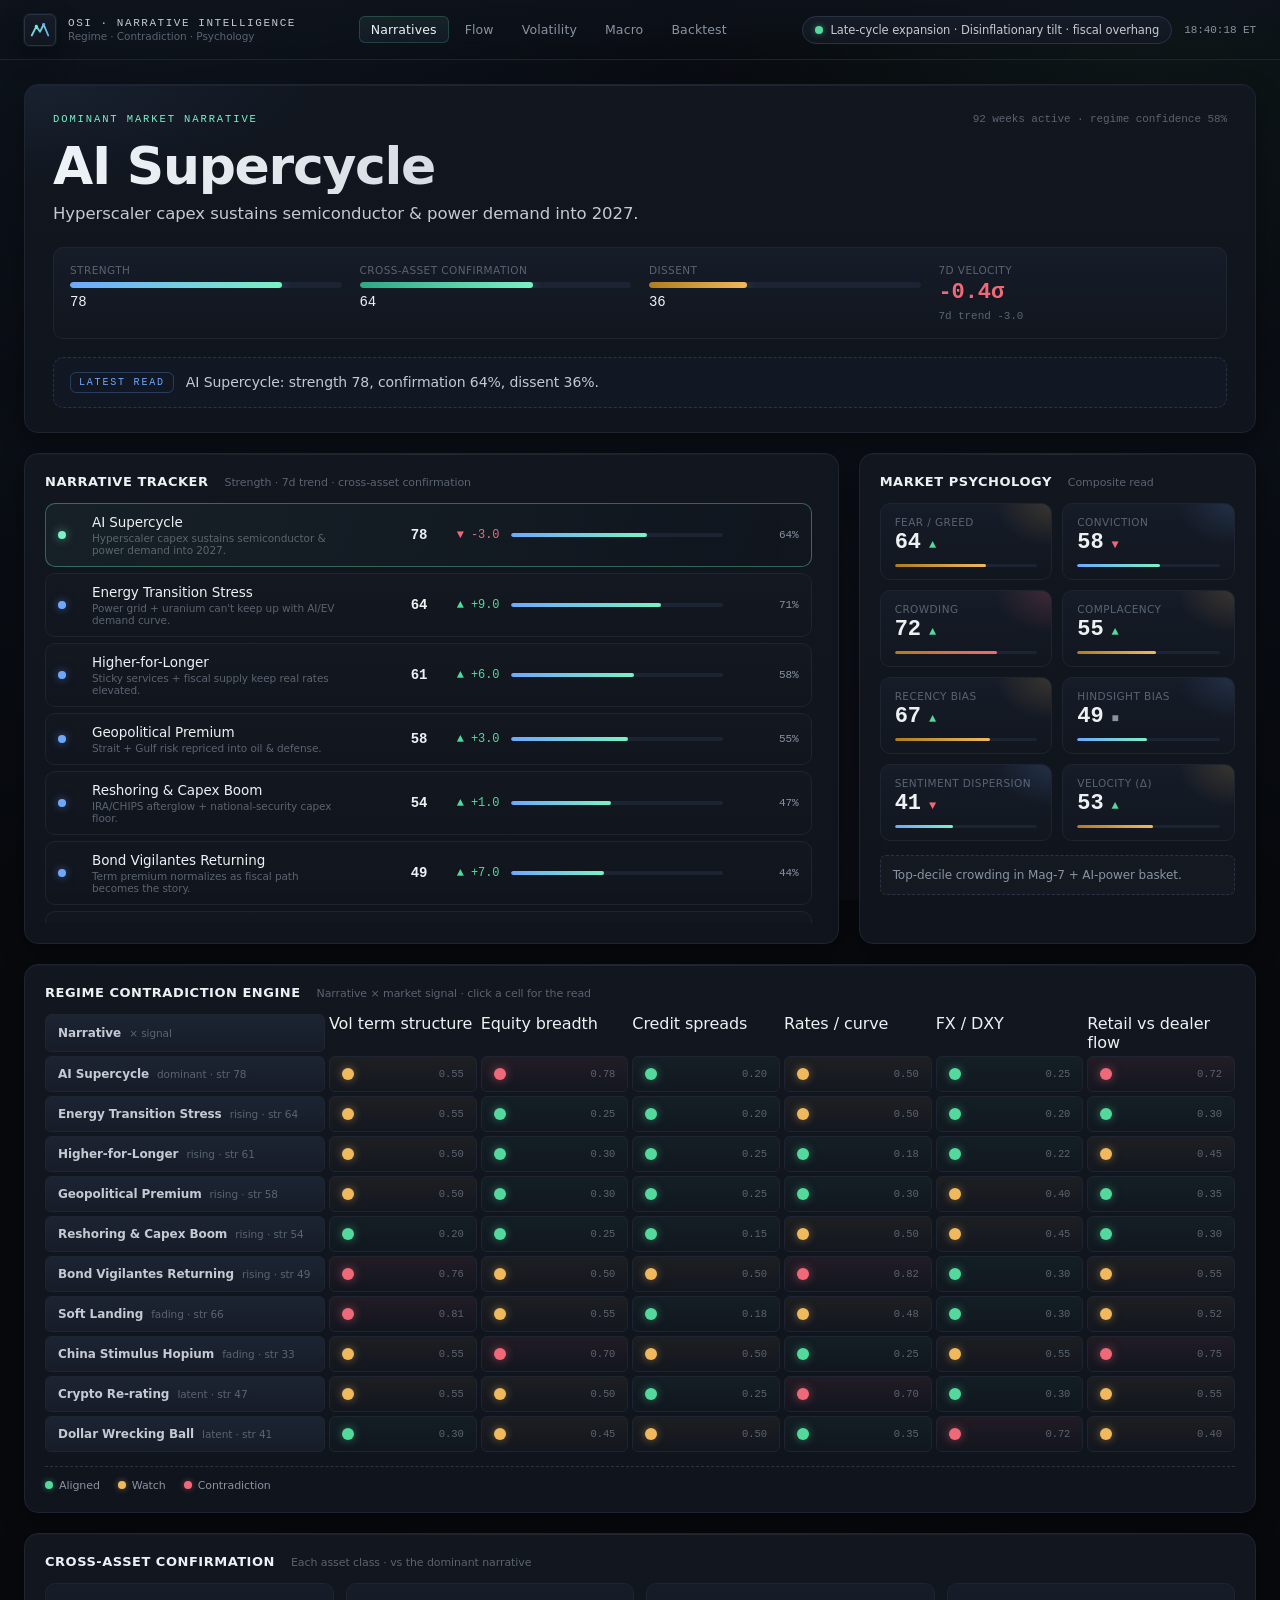
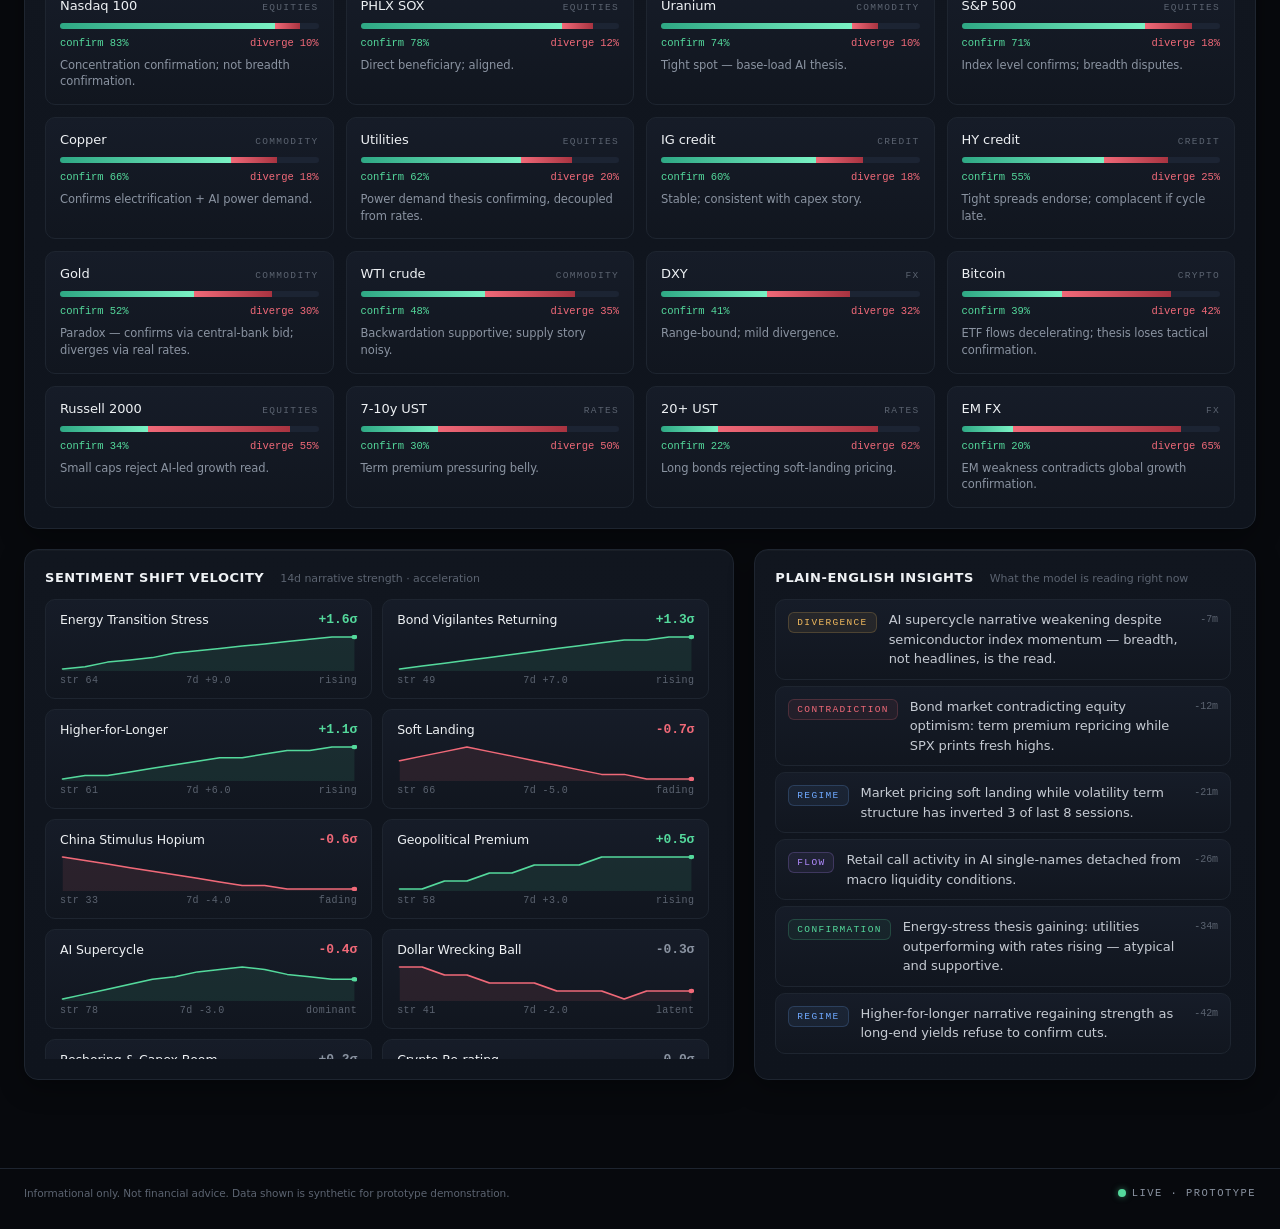
==== narrative/index.html @ 1feaac1d "Add Narrative Intelligence prototype Build the differentiated layer for the Options Signal Trader pl" ====
<!doctype html>
<html lang="en" data-theme="dark">
  <head>
    <meta charset="UTF-8" />
    <meta name="viewport" content="width=device-width, initial-scale=1.0" />
    <title>Narrative Intelligence · OSI Terminal</title>
    <meta name="description" content="A market intelligence operating system for retail traders — dominant narratives, regime contradictions, cross-asset confirmation, sentiment velocity, and psychology overlays." />
    <link rel="stylesheet" href="styles.css" />
  </head>
  <body>
    <div class="bg-grain" aria-hidden="true"></div>
    <div class="bg-glow" aria-hidden="true"></div>

    <header class="topbar">
      <div class="brand">
        <div class="brand-mark" aria-hidden="true">
          <svg viewBox="0 0 24 24" width="22" height="22">
            <defs>
              <linearGradient id="bm" x1="0" x2="1" y1="0" y2="1">
                <stop offset="0" stop-color="#7af2c4"/>
                <stop offset="1" stop-color="#6ea8fe"/>
              </linearGradient>
            </defs>
            <path d="M3 18 L8 8 L12 14 L16 6 L21 18" stroke="url(#bm)" stroke-width="2" fill="none" stroke-linecap="round" stroke-linejoin="round"/>
            <circle cx="8" cy="8" r="1.6" fill="#7af2c4"/>
            <circle cx="16" cy="6" r="1.6" fill="#6ea8fe"/>
          </svg>
        </div>
        <div class="brand-text">
          <span class="brand-line">OSI · NARRATIVE INTELLIGENCE</span>
          <span class="brand-sub">Regime · Contradiction · Psychology</span>
        </div>
      </div>

      <nav class="topnav" aria-label="primary">
        <a class="active" href="#">Narratives</a>
        <a href="#" title="Coming soon">Flow</a>
        <a href="#" title="Coming soon">Volatility</a>
        <a href="#" title="Coming soon">Macro</a>
        <a href="#" title="Coming soon">Backtest</a>
      </nav>

      <div class="topright">
        <span class="regime-pill" id="regime-pill" title="Composite regime read">
          <i class="dot live"></i>
          <span id="regime-text">Loading…</span>
        </span>
        <span class="time-clock" id="time-clock">--:--:-- ET</span>
      </div>
    </header>

    <main class="grid">
      <!-- HERO: dominant narrative -->
      <section class="card hero" id="hero">
        <div class="card-edge" aria-hidden="true"></div>
        <div class="hero-head">
          <span class="eyebrow">Dominant Market Narrative</span>
          <span class="hero-meta" id="hero-meta">— weeks active · confidence —</span>
        </div>
        <h1 class="hero-title" id="hero-title">—</h1>
        <p class="hero-summary" id="hero-summary">—</p>

        <div class="hero-meters">
          <div class="meter">
            <span class="meter-label">Strength</span>
            <div class="meter-bar"><span class="meter-fill" id="hero-strength"></span></div>
            <span class="meter-value" id="hero-strength-val">—</span>
          </div>
          <div class="meter">
            <span class="meter-label">Cross-asset confirmation</span>
            <div class="meter-bar"><span class="meter-fill positive" id="hero-confirm"></span></div>
            <span class="meter-value" id="hero-confirm-val">—</span>
          </div>
          <div class="meter">
            <span class="meter-label">Dissent</span>
            <div class="meter-bar"><span class="meter-fill warn" id="hero-dissent"></span></div>
            <span class="meter-value" id="hero-dissent-val">—</span>
          </div>
          <div class="meter velocity-meter">
            <span class="meter-label">7d velocity</span>
            <span class="velocity-val" id="hero-velocity">—</span>
            <span class="velocity-sub" id="hero-trend">—</span>
          </div>
        </div>

        <div class="hero-rotator">
          <span class="rotator-tag">LATEST READ</span>
          <p id="hero-rotator">Initializing model…</p>
        </div>
      </section>

      <!-- TRACKER + PSYCHOLOGY row -->
      <section class="card tracker" id="tracker">
        <header class="card-header">
          <h2>Narrative Tracker</h2>
          <span class="muted">Strength · 7d trend · cross-asset confirmation</span>
        </header>
        <div class="tracker-list" id="tracker-list" role="list"></div>
      </section>

      <section class="card psychology" id="psychology">
        <header class="card-header">
          <h2>Market Psychology</h2>
          <span class="muted">Composite read</span>
        </header>
        <div class="psy-grid" id="psy-grid"></div>
        <p class="psy-caption" id="psy-caption">—</p>
      </section>

      <!-- CONTRADICTION MATRIX -->
      <section class="card contradiction" id="contradiction">
        <header class="card-header">
          <h2>Regime Contradiction Engine</h2>
          <span class="muted">Narrative × market signal · click a cell for the read</span>
        </header>
        <div class="matrix-wrap">
          <div class="matrix" id="matrix" role="grid" aria-label="contradiction matrix"></div>
        </div>
        <div class="legend">
          <span class="legend-item"><i class="dot ok"></i>Aligned</span>
          <span class="legend-item"><i class="dot watch"></i>Watch</span>
          <span class="legend-item"><i class="dot stress"></i>Contradiction</span>
        </div>
        <div class="contradiction-detail" id="contradiction-detail" hidden>
          <span class="cd-eyebrow" id="cd-eyebrow">—</span>
          <p class="cd-body" id="cd-body">—</p>
        </div>
      </section>

      <!-- CROSS-ASSET CONFIRMATION -->
      <section class="card crossasset" id="crossasset">
        <header class="card-header">
          <h2>Cross-Asset Confirmation</h2>
          <span class="muted">Each asset class · vs the dominant narrative</span>
        </header>
        <div class="ca-grid" id="ca-grid"></div>
      </section>

      <!-- SENTIMENT VELOCITY -->
      <section class="card velocity" id="velocity">
        <header class="card-header">
          <h2>Sentiment Shift Velocity</h2>
          <span class="muted">14d narrative strength · acceleration</span>
        </header>
        <div class="vel-grid" id="vel-grid"></div>
      </section>

      <!-- INSIGHT FEED -->
      <section class="card insights" id="insights">
        <header class="card-header">
          <h2>Plain-English Insights</h2>
          <span class="muted">What the model is reading right now</span>
        </header>
        <ul class="insight-list" id="insight-list"></ul>
      </section>
    </main>

    <footer class="footnote">
      <span>Informational only. Not financial advice. Data shown is synthetic for prototype demonstration.</span>
      <span class="status" id="status"><i class="dot live"></i>live · prototype</span>
    </footer>

    <!-- Tooltip element for matrix hover -->
    <div class="tooltip" id="tooltip" role="tooltip" hidden></div>

    <script src="data.js"></script>
    <script src="app.js"></script>
  </body>
</html>
---- narrative/styles.css ----
/* ============================================================
 * Narrative Intelligence — Visual System
 * ============================================================
 * Visual goal: feel like a piece of professional kit. Dark base,
 * monospaced numerals, soft glows for state, generous breathing
 * room. Information density should read as confidence, never
 * clutter. Dialogue is in plain English; the chrome is quiet.
 * ========================================================== */

:root {
  /* Surfaces */
  --bg-0: #07090d;
  --bg-1: #0a0e15;
  --bg-2: #0f141d;
  --surf-1: #11161f;
  --surf-2: #161c28;
  --surf-3: #1c2433;
  --line-1: #1e2530;
  --line-2: #2a3344;
  --line-3: #3a4458;

  /* Type */
  --fg-1: #eef1f4;
  --fg-2: #c5cad2;
  --fg-3: #8a93a1;
  --fg-4: #5b6370;
  --fg-5: #3e4654;

  /* Brand / state */
  --teal: #7af2c4;
  --teal-d: #2ea884;
  --blue: #6ea8fe;
  --blue-d: #2f5ab0;
  --amber: #f0b95d;
  --amber-d: #b07c1f;
  --coral: #f06978;
  --coral-d: #a83340;
  --violet: #b18bff;

  --ok: #54d99c;
  --watch: #f0b95d;
  --stress: #f06978;

  /* Type tokens */
  --font-sans: "Inter", -apple-system, BlinkMacSystemFont, "Segoe UI", Roboto, system-ui, sans-serif;
  --font-mono: "JetBrains Mono", "SF Mono", "IBM Plex Mono", ui-monospace, Menlo, Consolas, monospace;

  /* Motion */
  --ease: cubic-bezier(.2,.7,.2,1);
  --ease-out: cubic-bezier(0,.8,.2,1);

  /* Radii / shadow */
  --r-1: 6px;
  --r-2: 10px;
  --r-3: 14px;
  --shadow-1: 0 1px 0 rgba(255,255,255,.02) inset, 0 8px 24px rgba(0,0,0,.35);
  --shadow-2: 0 1px 0 rgba(255,255,255,.03) inset, 0 12px 32px rgba(0,0,0,.45);

  /* Layout */
  --max-w: 1480px;
  --gutter: 20px;
}

/* Reset */
* { box-sizing: border-box; }
html, body { margin: 0; padding: 0; }
body {
  font-family: var(--font-sans);
  color: var(--fg-1);
  background: var(--bg-0);
  font-feature-settings: "ss01","cv11";
  -webkit-font-smoothing: antialiased;
  text-rendering: optimizeLegibility;
  letter-spacing: -.005em;
  min-height: 100vh;
  overflow-x: hidden;
}

a { color: inherit; text-decoration: none; }
button { font: inherit; }

/* ----------- Background atmospherics ----------- */
.bg-grain, .bg-glow {
  position: fixed; inset: 0; pointer-events: none; z-index: 0;
}
.bg-glow {
  background:
    radial-gradient(1200px 800px at 12% -10%, rgba(110,168,254,.08), transparent 60%),
    radial-gradient(900px 700px at 90% 0%, rgba(122,242,196,.06), transparent 55%),
    radial-gradient(900px 900px at 50% 110%, rgba(177,139,255,.05), transparent 60%),
    linear-gradient(180deg, var(--bg-0), var(--bg-1) 50%, var(--bg-0));
}
.bg-grain {
  background-image: radial-gradient(rgba(255,255,255,.025) 1px, transparent 1px);
  background-size: 3px 3px;
  mix-blend-mode: overlay;
  opacity: .35;
}

/* ----------- Layout ----------- */
.topbar, .grid, .footnote { position: relative; z-index: 1; }

.topbar {
  display: flex; align-items: center; gap: 20px;
  height: 60px; padding: 0 24px;
  max-width: var(--max-w);
  margin: 0 auto;
  border-bottom: 1px solid var(--line-1);
  background: linear-gradient(180deg, rgba(15,20,29,.72), rgba(15,20,29,0));
  backdrop-filter: blur(8px);
  -webkit-backdrop-filter: blur(8px);
}

.brand { display: flex; align-items: center; gap: 12px; min-width: 250px; }
.brand-mark {
  width: 32px; height: 32px;
  display: grid; place-items: center;
  border-radius: var(--r-1);
  background: linear-gradient(180deg, var(--surf-2), var(--surf-1));
  border: 1px solid var(--line-2);
  box-shadow: 0 0 0 1px rgba(122,242,196,.06), 0 8px 24px rgba(0,0,0,.4);
}
.brand-text { display: flex; flex-direction: column; line-height: 1.1; }
.brand-line {
  font-family: var(--font-mono);
  font-size: 11px; letter-spacing: .14em; color: var(--fg-2);
}
.brand-sub {
  font-size: 10.5px; color: var(--fg-4); margin-top: 2px;
}

.topnav {
  display: flex; align-items: center; gap: 4px; flex: 1;
  justify-content: center;
}
.topnav a {
  font-size: 12.5px; padding: 6px 12px; border-radius: var(--r-1);
  color: var(--fg-3); transition: color .18s var(--ease), background .18s var(--ease);
  letter-spacing: .01em;
}
.topnav a:hover { color: var(--fg-1); background: rgba(255,255,255,.04); }
.topnav a.active {
  color: var(--fg-1);
  background: linear-gradient(180deg, rgba(122,242,196,.08), rgba(110,168,254,.06));
  box-shadow: inset 0 0 0 1px rgba(122,242,196,.18);
}

.topright { display: flex; align-items: center; gap: 12px; min-width: 250px; justify-content: flex-end; }
.regime-pill {
  display: inline-flex; align-items: center; gap: 8px;
  padding: 6px 12px; border-radius: 999px;
  background: linear-gradient(180deg, var(--surf-2), var(--surf-1));
  border: 1px solid var(--line-2);
  font-size: 11.5px; color: var(--fg-2);
}
.time-clock {
  font-family: var(--font-mono);
  font-size: 11px; color: var(--fg-3);
  font-variant-numeric: tabular-nums;
}

.grid {
  max-width: var(--max-w);
  margin: 24px auto;
  padding: 0 24px 64px;
  display: grid;
  grid-template-columns: repeat(12, 1fr);
  gap: var(--gutter);
}

.card {
  position: relative;
  background: linear-gradient(180deg, var(--surf-1), var(--bg-2));
  border: 1px solid var(--line-1);
  border-radius: var(--r-3);
  padding: 20px;
  box-shadow: var(--shadow-1);
  overflow: hidden;
  transition: border-color .25s var(--ease), transform .25s var(--ease);
}
.card::before {
  /* hairline highlight */
  content: ""; position: absolute; left: 0; right: 0; top: 0; height: 1px;
  background: linear-gradient(90deg, transparent, rgba(255,255,255,.06), transparent);
  pointer-events: none;
}
.card-header {
  display: flex; align-items: baseline; gap: 16px;
  margin-bottom: 14px;
}
.card-header h2 {
  font-size: 13px; letter-spacing: .04em; text-transform: uppercase;
  margin: 0; color: var(--fg-1); font-weight: 600;
}
.card-header .muted { color: var(--fg-4); font-size: 11px; }

.card-edge {
  position: absolute; inset: 0; pointer-events: none;
  background: radial-gradient(600px 200px at 0% 0%, rgba(110,168,254,.08), transparent 50%);
}

/* ----- Hero card ----- */
.hero {
  grid-column: span 12;
  padding: 28px 28px 24px;
}
.hero .eyebrow {
  font-family: var(--font-mono);
  font-size: 10.5px; letter-spacing: .18em; text-transform: uppercase;
  color: var(--teal);
}
.hero-head {
  display: flex; align-items: center; justify-content: space-between;
  margin-bottom: 14px;
}
.hero-meta {
  font-family: var(--font-mono);
  font-size: 11px; color: var(--fg-4);
}
.hero-title {
  font-size: clamp(28px, 4.2vw, 52px);
  line-height: 1.05;
  letter-spacing: -.025em;
  margin: 0 0 8px;
  background: linear-gradient(120deg, #f1f5f9 0%, #c5cad2 60%, #8a93a1 100%);
  -webkit-background-clip: text;
  background-clip: text;
  color: transparent;
}
.hero-summary {
  color: var(--fg-2);
  font-size: 16.5px;
  margin: 0 0 22px;
  max-width: 70ch;
  line-height: 1.4;
}

.hero-meters {
  display: grid;
  grid-template-columns: repeat(4, 1fr);
  gap: 18px;
  padding: 16px;
  background: linear-gradient(180deg, var(--surf-2), var(--surf-1));
  border: 1px solid var(--line-1);
  border-radius: var(--r-2);
}
.meter { display: flex; flex-direction: column; gap: 6px; }
.meter-label {
  font-size: 10.5px; color: var(--fg-4);
  letter-spacing: .04em; text-transform: uppercase;
}
.meter-bar {
  position: relative; height: 6px; background: var(--surf-3);
  border-radius: 999px; overflow: hidden;
}
.meter-fill {
  position: absolute; inset: 0;
  width: 0%;
  background: linear-gradient(90deg, var(--blue), var(--teal));
  border-radius: 999px;
  box-shadow: 0 0 12px rgba(110,168,254,.4);
  transition: width 1.2s var(--ease-out);
}
.meter-fill.positive { background: linear-gradient(90deg, var(--teal-d), var(--teal)); box-shadow: 0 0 12px rgba(122,242,196,.35); }
.meter-fill.warn { background: linear-gradient(90deg, var(--amber-d), var(--amber)); box-shadow: 0 0 12px rgba(240,185,93,.3); }
.meter-fill.stress { background: linear-gradient(90deg, var(--coral-d), var(--coral)); box-shadow: 0 0 12px rgba(240,105,120,.3); }
.meter-value {
  font-family: var(--font-mono);
  font-size: 14px; color: var(--fg-1);
  font-variant-numeric: tabular-nums;
}
.velocity-meter { justify-content: center; }
.velocity-val {
  font-family: var(--font-mono);
  font-size: 22px; font-weight: 600; line-height: 1;
}
.velocity-val.up   { color: var(--ok); }
.velocity-val.down { color: var(--coral); }
.velocity-val.flat { color: var(--fg-3); }
.velocity-sub {
  font-family: var(--font-mono);
  font-size: 11px; color: var(--fg-4);
  font-variant-numeric: tabular-nums;
}

.hero-rotator {
  margin-top: 18px;
  display: flex; align-items: center; gap: 12px;
  padding: 14px 16px;
  border: 1px dashed var(--line-2);
  border-radius: var(--r-2);
  background: rgba(110,168,254,.03);
}
.rotator-tag {
  font-family: var(--font-mono);
  font-size: 10px; letter-spacing: .18em;
  color: var(--blue);
  padding: 4px 8px;
  border: 1px solid rgba(110,168,254,.25);
  border-radius: var(--r-1);
  white-space: nowrap;
}
#hero-rotator { margin: 0; color: var(--fg-2); font-size: 14px; line-height: 1.45; }

/* ----- Tracker ----- */
.tracker { grid-column: span 8; }
.psychology { grid-column: span 4; }

.tracker-list {
  display: flex; flex-direction: column; gap: 6px;
  max-height: 420px; overflow-y: auto;
  padding-right: 6px;
}
.tracker-list::-webkit-scrollbar { width: 6px; }
.tracker-list::-webkit-scrollbar-track { background: transparent; }
.tracker-list::-webkit-scrollbar-thumb { background: var(--line-2); border-radius: 999px; }

.narr-row {
  display: grid;
  grid-template-columns: 22px 1.2fr 70px 60px 1fr 64px;
  align-items: center; gap: 12px;
  padding: 10px 12px;
  border: 1px solid var(--line-1);
  border-radius: var(--r-2);
  background: linear-gradient(180deg, rgba(255,255,255,.01), transparent);
  transition: border-color .2s var(--ease), background .2s var(--ease), transform .2s var(--ease);
  cursor: pointer;
}
.narr-row:hover {
  border-color: var(--line-3);
  background: linear-gradient(180deg, rgba(255,255,255,.025), rgba(255,255,255,.01));
  transform: translateX(2px);
}
.narr-row.active {
  border-color: rgba(122,242,196,.35);
  background: linear-gradient(90deg, rgba(122,242,196,.05), transparent);
}
.narr-tier {
  width: 8px; height: 8px; border-radius: 50%;
  display: inline-block;
}
.narr-tier.dominant { background: var(--teal); box-shadow: 0 0 10px rgba(122,242,196,.6); }
.narr-tier.rising   { background: var(--blue); box-shadow: 0 0 8px rgba(110,168,254,.5); }
.narr-tier.fading   { background: var(--amber); box-shadow: 0 0 8px rgba(240,185,93,.4); }
.narr-tier.latent   { background: var(--fg-4); }
.narr-tier.counter  { background: var(--coral); box-shadow: 0 0 8px rgba(240,105,120,.4); }

.narr-name { font-size: 13.5px; color: var(--fg-1); font-weight: 500; }
.narr-name small { display: block; font-size: 10.5px; color: var(--fg-4); margin-top: 2px; font-weight: 400; }
.narr-strength {
  font-family: var(--font-mono);
  font-variant-numeric: tabular-nums;
  font-size: 14px;
  font-weight: 600;
  text-align: right;
}
.narr-trend {
  font-family: var(--font-mono);
  font-variant-numeric: tabular-nums;
  font-size: 12px;
  text-align: right;
}
.narr-trend.up   { color: var(--ok); }
.narr-trend.down { color: var(--coral); }
.narr-trend.flat { color: var(--fg-3); }

.narr-bar {
  position: relative; height: 4px; background: var(--surf-3);
  border-radius: 999px; overflow: hidden;
}
.narr-bar-fill {
  position: absolute; left: 0; top: 0; bottom: 0;
  border-radius: 999px;
  background: linear-gradient(90deg, var(--blue), var(--teal));
  transition: width 1s var(--ease-out);
}
.narr-confirm {
  font-family: var(--font-mono);
  font-size: 11px;
  color: var(--fg-3);
  text-align: right;
  font-variant-numeric: tabular-nums;
}

/* ----- Psychology grid ----- */
.psy-grid {
  display: grid;
  grid-template-columns: 1fr 1fr;
  gap: 10px;
}
.psy-cell {
  position: relative;
  padding: 12px 14px;
  border: 1px solid var(--line-1);
  border-radius: var(--r-2);
  background: linear-gradient(180deg, var(--surf-2), var(--surf-1));
  overflow: hidden;
}
.psy-cell::after {
  content: ""; position: absolute; inset: 0; pointer-events: none;
  background: radial-gradient(80px 60px at 100% 0%, var(--glow, transparent), transparent 70%);
}
.psy-cell.hot  { --glow: rgba(240,105,120,.18); }
.psy-cell.warm { --glow: rgba(240,185,93,.16); }
.psy-cell.cool { --glow: rgba(110,168,254,.14); }
.psy-label {
  font-size: 10.5px; letter-spacing: .04em; text-transform: uppercase;
  color: var(--fg-4);
}
.psy-row {
  display: flex; align-items: baseline; gap: 8px;
  margin-top: 4px;
}
.psy-value {
  font-family: var(--font-mono);
  font-size: 22px;
  font-weight: 600;
  color: var(--fg-1);
  font-variant-numeric: tabular-nums;
  line-height: 1;
}
.psy-arrow {
  font-family: var(--font-mono);
  font-size: 12px;
}
.psy-arrow.up { color: var(--ok); }
.psy-arrow.down { color: var(--coral); }
.psy-arrow.flat { color: var(--fg-3); }
.psy-track {
  height: 3px; margin-top: 10px; background: var(--surf-3);
  border-radius: 999px; position: relative; overflow: hidden;
}
.psy-track-fill {
  position: absolute; inset: 0; width: 0;
  background: linear-gradient(90deg, var(--blue), var(--teal));
  border-radius: 999px;
  transition: width 1.2s var(--ease-out);
}
.psy-cell.hot .psy-track-fill  { background: linear-gradient(90deg, var(--amber-d), var(--coral)); }
.psy-cell.warm .psy-track-fill { background: linear-gradient(90deg, var(--amber-d), var(--amber)); }

.psy-caption {
  margin: 14px 0 0;
  color: var(--fg-3);
  font-size: 12px;
  line-height: 1.5;
  padding: 10px 12px;
  border-radius: var(--r-1);
  background: rgba(255,255,255,.02);
  border: 1px dashed var(--line-2);
}

/* ----- Contradiction matrix ----- */
.contradiction { grid-column: span 12; }
.matrix-wrap { overflow-x: auto; }
.matrix {
  display: grid;
  /* narrative label + 6 signal cols */
  grid-template-columns: minmax(220px, 280px) repeat(6, minmax(110px, 1fr));
  gap: 4px;
  min-width: 900px;
}
.matrix-head {
  display: contents;
}
.matrix-head .mh {
  font-family: var(--font-mono);
  font-size: 10.5px; letter-spacing: .04em;
  color: var(--fg-4); text-transform: uppercase;
  padding: 8px 10px;
}
.matrix-cell, .mh.label {
  background: linear-gradient(180deg, var(--surf-2), var(--surf-1));
  border: 1px solid var(--line-1);
  border-radius: var(--r-1);
  padding: 10px 12px;
  font-size: 12px;
  color: var(--fg-2);
}
.mh.label {
  font-weight: 500;
  display: flex; align-items: center; gap: 8px;
  background: linear-gradient(180deg, var(--surf-3), var(--surf-2));
}
.mh.label small { color: var(--fg-4); font-size: 10.5px; }

.matrix-cell {
  position: relative;
  cursor: crosshair;
  transition: transform .15s var(--ease), border-color .15s var(--ease);
  display: flex; align-items: center; justify-content: space-between;
  gap: 8px;
}
.matrix-cell:hover {
  transform: translateY(-1px);
  border-color: var(--line-3);
}
.matrix-cell .sev {
  font-family: var(--font-mono);
  font-variant-numeric: tabular-nums;
  font-size: 10.5px;
  color: var(--fg-4);
}
.matrix-cell .blob {
  width: 12px; height: 12px; border-radius: 50%;
  flex-shrink: 0;
}
.matrix-cell.ok     { background: linear-gradient(180deg, rgba(84,217,156,.05), rgba(84,217,156,.01)); }
.matrix-cell.watch  { background: linear-gradient(180deg, rgba(240,185,93,.06), rgba(240,185,93,.01)); }
.matrix-cell.stress { background: linear-gradient(180deg, rgba(240,105,120,.08), rgba(240,105,120,.01)); }
.matrix-cell.ok .blob     { background: var(--ok); box-shadow: 0 0 8px rgba(84,217,156,.5); }
.matrix-cell.watch .blob  { background: var(--watch); box-shadow: 0 0 8px rgba(240,185,93,.5); }
.matrix-cell.stress .blob { background: var(--stress); box-shadow: 0 0 10px rgba(240,105,120,.55); }

.matrix-cell.active {
  outline: 1px solid rgba(122,242,196,.4);
  border-color: rgba(122,242,196,.4);
}

.legend {
  display: flex; gap: 18px; align-items: center;
  margin-top: 14px; padding-top: 12px;
  border-top: 1px dashed var(--line-2);
  font-size: 11px; color: var(--fg-3);
}
.legend-item { display: inline-flex; align-items: center; gap: 6px; }
.dot { width: 8px; height: 8px; border-radius: 50%; display: inline-block; }
.dot.ok     { background: var(--ok); box-shadow: 0 0 6px rgba(84,217,156,.5); }
.dot.watch  { background: var(--watch); box-shadow: 0 0 6px rgba(240,185,93,.5); }
.dot.stress { background: var(--stress); box-shadow: 0 0 6px rgba(240,105,120,.5); }
.dot.live   { background: var(--ok); box-shadow: 0 0 6px rgba(84,217,156,.5); animation: pulse 1.8s var(--ease) infinite; }

@keyframes pulse {
  0%, 100% { box-shadow: 0 0 6px rgba(84,217,156,.5); }
  50% { box-shadow: 0 0 14px rgba(84,217,156,.9); }
}

.contradiction-detail {
  margin-top: 14px;
  padding: 14px 16px;
  border-radius: var(--r-2);
  border: 1px solid rgba(122,242,196,.25);
  background: linear-gradient(180deg, rgba(122,242,196,.04), transparent);
}
.cd-eyebrow {
  font-family: var(--font-mono);
  font-size: 10.5px; letter-spacing: .14em;
  color: var(--teal); text-transform: uppercase;
}
.cd-body { margin: 6px 0 0; color: var(--fg-2); font-size: 13.5px; line-height: 1.5; }

/* ----- Cross-asset confirmation ----- */
.crossasset { grid-column: span 12; }
.ca-grid {
  display: grid;
  grid-template-columns: repeat(4, 1fr);
  gap: 12px;
}
.ca-item {
  position: relative;
  padding: 14px;
  border: 1px solid var(--line-1);
  border-radius: var(--r-2);
  background: linear-gradient(180deg, var(--surf-2), var(--surf-1));
  overflow: hidden;
  transition: border-color .2s var(--ease), transform .2s var(--ease);
}
.ca-item:hover { border-color: var(--line-3); transform: translateY(-1px); }
.ca-head {
  display: flex; justify-content: space-between; align-items: baseline;
  margin-bottom: 10px;
}
.ca-label { font-size: 13px; color: var(--fg-1); font-weight: 500; }
.ca-cls {
  font-family: var(--font-mono);
  font-size: 9.5px; letter-spacing: .14em;
  color: var(--fg-4); text-transform: uppercase;
}
.ca-bar {
  position: relative; height: 6px;
  background: var(--surf-3); border-radius: 999px;
  overflow: hidden; display: flex;
}
.ca-bar-confirm {
  background: linear-gradient(90deg, var(--teal-d), var(--teal));
  height: 100%;
  transition: width 1s var(--ease-out);
}
.ca-bar-diverge {
  background: linear-gradient(90deg, var(--coral), var(--coral-d));
  height: 100%;
  transition: width 1s var(--ease-out);
}
.ca-meta {
  display: flex; justify-content: space-between;
  margin-top: 8px;
  font-family: var(--font-mono);
  font-size: 10.5px;
  color: var(--fg-3);
  font-variant-numeric: tabular-nums;
}
.ca-meta .conf { color: var(--ok); }
.ca-meta .div  { color: var(--coral); }
.ca-note {
  margin-top: 8px;
  color: var(--fg-3);
  font-size: 11.5px;
  line-height: 1.45;
}

/* ----- Sentiment velocity ----- */
.velocity { grid-column: span 7; }
.insights { grid-column: span 5; }

.vel-grid {
  display: grid;
  grid-template-columns: repeat(2, 1fr);
  gap: 10px;
  max-height: 460px;
  overflow-y: auto;
  padding-right: 4px;
}
.vel-grid::-webkit-scrollbar { width: 6px; }
.vel-grid::-webkit-scrollbar-thumb { background: var(--line-2); border-radius: 999px; }

.vel-item {
  position: relative;
  padding: 12px 14px;
  border: 1px solid var(--line-1);
  border-radius: var(--r-2);
  background: linear-gradient(180deg, var(--surf-2), var(--surf-1));
  display: grid;
  grid-template-columns: 1fr auto;
  grid-template-rows: auto auto auto;
  gap: 4px 12px;
  align-items: center;
}
.vel-name {
  font-size: 12.5px; color: var(--fg-1);
  grid-column: 1; grid-row: 1;
}
.vel-vel {
  font-family: var(--font-mono);
  font-size: 13px; font-weight: 600;
  font-variant-numeric: tabular-nums;
  text-align: right;
  grid-column: 2; grid-row: 1;
}
.vel-vel.up { color: var(--ok); }
.vel-vel.down { color: var(--coral); }
.vel-vel.flat { color: var(--fg-3); }
.vel-spark {
  grid-column: 1 / span 2; grid-row: 2;
  height: 36px;
  margin-top: 4px;
}
.vel-meta {
  grid-column: 1 / span 2; grid-row: 3;
  display: flex; justify-content: space-between;
  font-family: var(--font-mono);
  font-size: 10px; color: var(--fg-4);
  font-variant-numeric: tabular-nums;
  letter-spacing: .04em;
}

/* ----- Insights ----- */
.insight-list {
  list-style: none; padding: 0; margin: 0;
  display: flex; flex-direction: column; gap: 6px;
  max-height: 460px; overflow-y: auto; padding-right: 4px;
}
.insight-list::-webkit-scrollbar { width: 6px; }
.insight-list::-webkit-scrollbar-thumb { background: var(--line-2); border-radius: 999px; }

.insight-item {
  display: grid;
  grid-template-columns: auto 1fr auto;
  gap: 12px;
  padding: 10px 12px;
  border: 1px solid var(--line-1);
  border-radius: var(--r-2);
  background: linear-gradient(180deg, var(--surf-2), var(--surf-1));
  transition: border-color .2s var(--ease), transform .2s var(--ease);
}
.insight-item:hover { border-color: var(--line-3); transform: translateX(2px); }
.insight-tag {
  font-family: var(--font-mono);
  font-size: 9.5px; letter-spacing: .14em;
  padding: 4px 8px; border-radius: var(--r-1);
  height: max-content;
  white-space: nowrap;
  align-self: start;
  margin-top: 2px;
}
.insight-tag.DIVERGENCE    { color: var(--amber); background: rgba(240,185,93,.08); border: 1px solid rgba(240,185,93,.2); }
.insight-tag.CONTRADICTION { color: var(--coral); background: rgba(240,105,120,.07); border: 1px solid rgba(240,105,120,.2); }
.insight-tag.CONFIRMATION  { color: var(--ok); background: rgba(84,217,156,.06); border: 1px solid rgba(84,217,156,.2); }
.insight-tag.REGIME        { color: var(--blue); background: rgba(110,168,254,.07); border: 1px solid rgba(110,168,254,.2); }
.insight-tag.FLOW          { color: var(--violet); background: rgba(177,139,255,.07); border: 1px solid rgba(177,139,255,.22); }
.insight-tag.CROWDING      { color: var(--amber); background: rgba(240,185,93,.06); border: 1px solid rgba(240,185,93,.2); }
.insight-tag.CHINA         { color: var(--coral); background: rgba(240,105,120,.05); border: 1px solid rgba(240,105,120,.18); }
.insight-tag.VOLATILITY    { color: var(--blue); background: rgba(110,168,254,.06); border: 1px solid rgba(110,168,254,.2); }

.insight-body { font-size: 13px; color: var(--fg-2); line-height: 1.5; align-self: center; }
.insight-ts {
  font-family: var(--font-mono);
  font-size: 10px; color: var(--fg-4);
  align-self: start; margin-top: 4px;
  font-variant-numeric: tabular-nums;
}

/* ----- Tooltip ----- */
.tooltip {
  position: fixed;
  z-index: 100;
  max-width: 320px;
  padding: 10px 12px;
  background: linear-gradient(180deg, #1a2230, #11161f);
  border: 1px solid var(--line-3);
  border-radius: var(--r-2);
  box-shadow: 0 16px 40px rgba(0,0,0,.55);
  font-size: 12px;
  color: var(--fg-1);
  line-height: 1.4;
  pointer-events: none;
  transform: translate(8px, 8px);
  opacity: 0;
  transition: opacity .12s var(--ease);
}
.tooltip.visible { opacity: 1; }
.tooltip strong {
  font-family: var(--font-mono);
  font-size: 10.5px; letter-spacing: .12em; text-transform: uppercase;
  display: block; margin-bottom: 4px;
}
.tooltip.ok strong     { color: var(--ok); }
.tooltip.watch strong  { color: var(--watch); }
.tooltip.stress strong { color: var(--stress); }

/* ----- Footer ----- */
.footnote {
  max-width: var(--max-w);
  margin: 0 auto;
  padding: 18px 24px 28px;
  display: flex; justify-content: space-between; align-items: center;
  border-top: 1px solid var(--line-1);
  font-size: 10.5px; color: var(--fg-4);
}
.footnote .status {
  font-family: var(--font-mono);
  letter-spacing: .14em; text-transform: uppercase;
  color: var(--fg-3);
  display: inline-flex; align-items: center; gap: 6px;
}

/* ----------- Responsive ----------- */
@media (max-width: 1180px) {
  .tracker, .psychology, .velocity, .insights { grid-column: span 12; }
  .ca-grid { grid-template-columns: repeat(2, 1fr); }
  .vel-grid { grid-template-columns: 1fr; }
}
@media (max-width: 720px) {
  .topnav { display: none; }
  .topright { min-width: 0; }
  .hero-meters { grid-template-columns: repeat(2, 1fr); }
  .psy-grid { grid-template-columns: 1fr; }
  .ca-grid { grid-template-columns: 1fr; }
  .grid { padding: 0 14px 60px; }
  .topbar { padding: 0 14px; }
}

@media (prefers-reduced-motion: reduce) {
  *, *::before, *::after { transition: none !important; animation: none !important; }
}
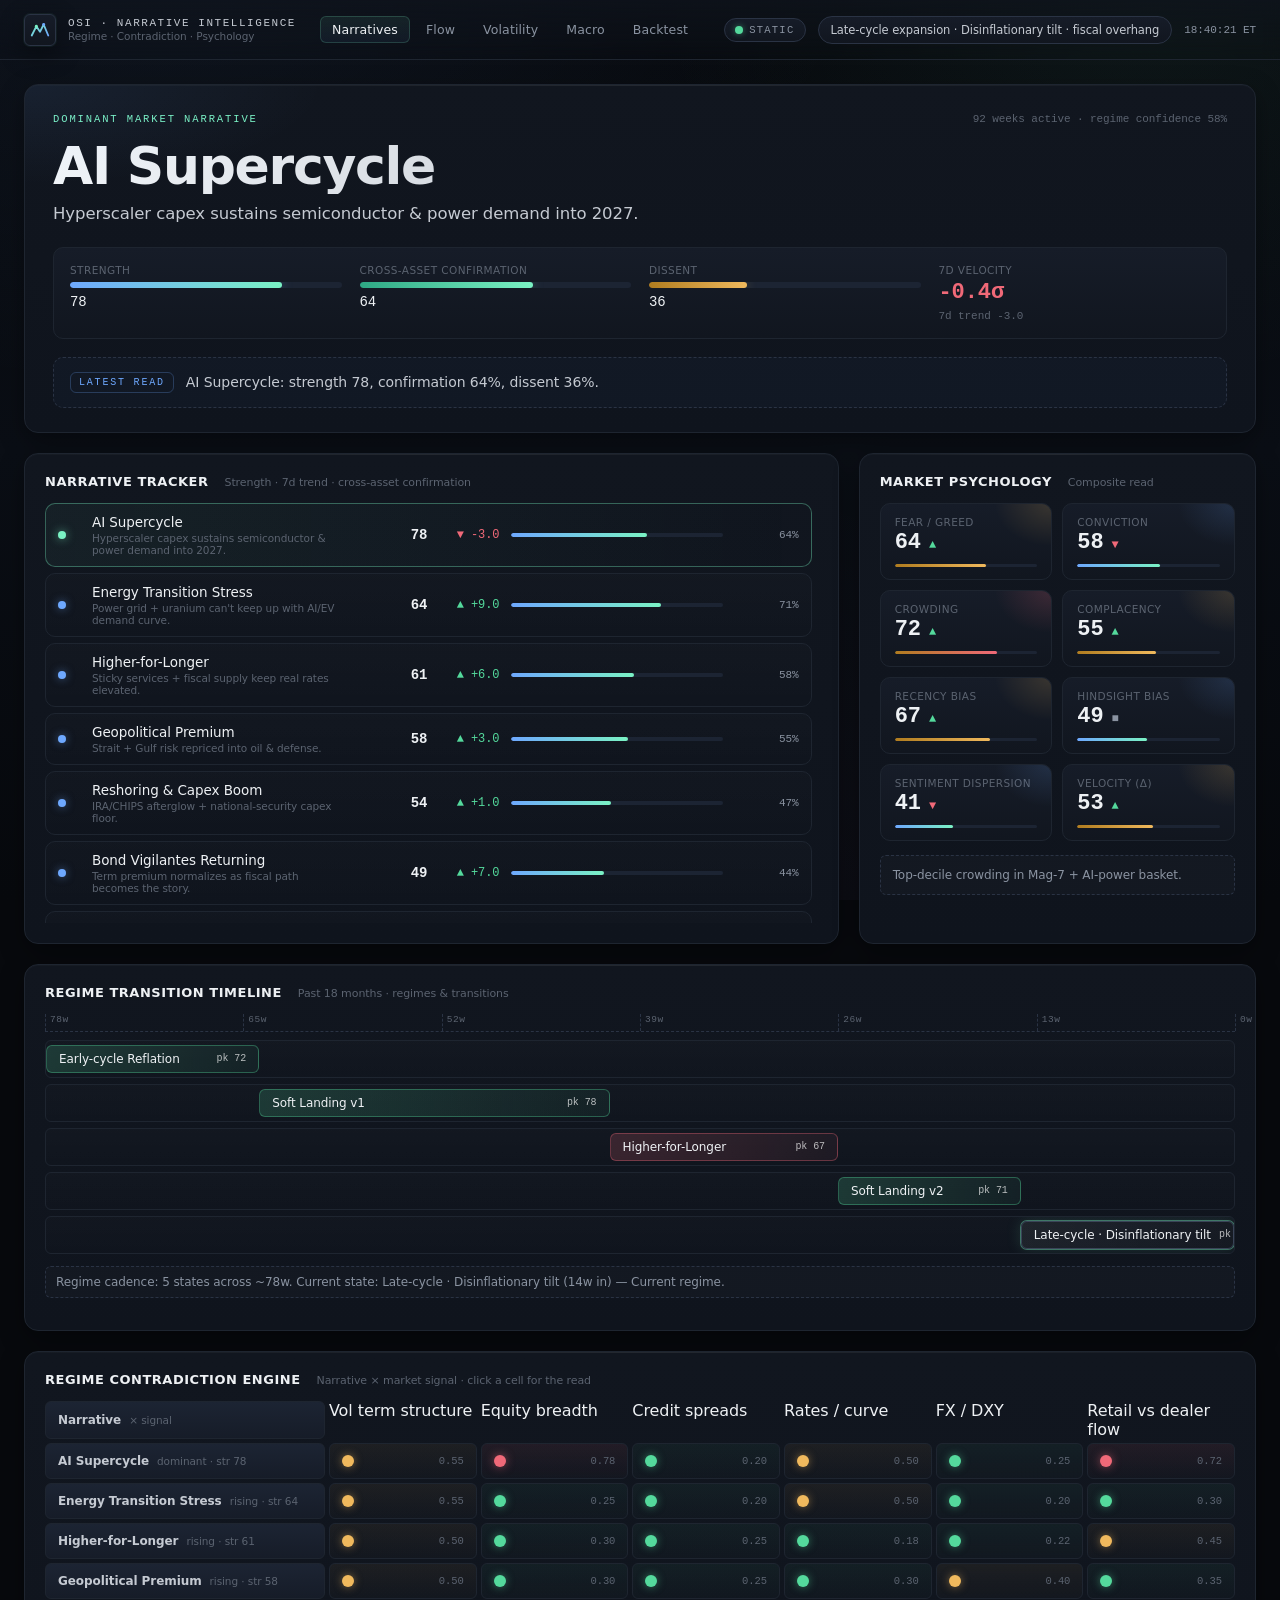
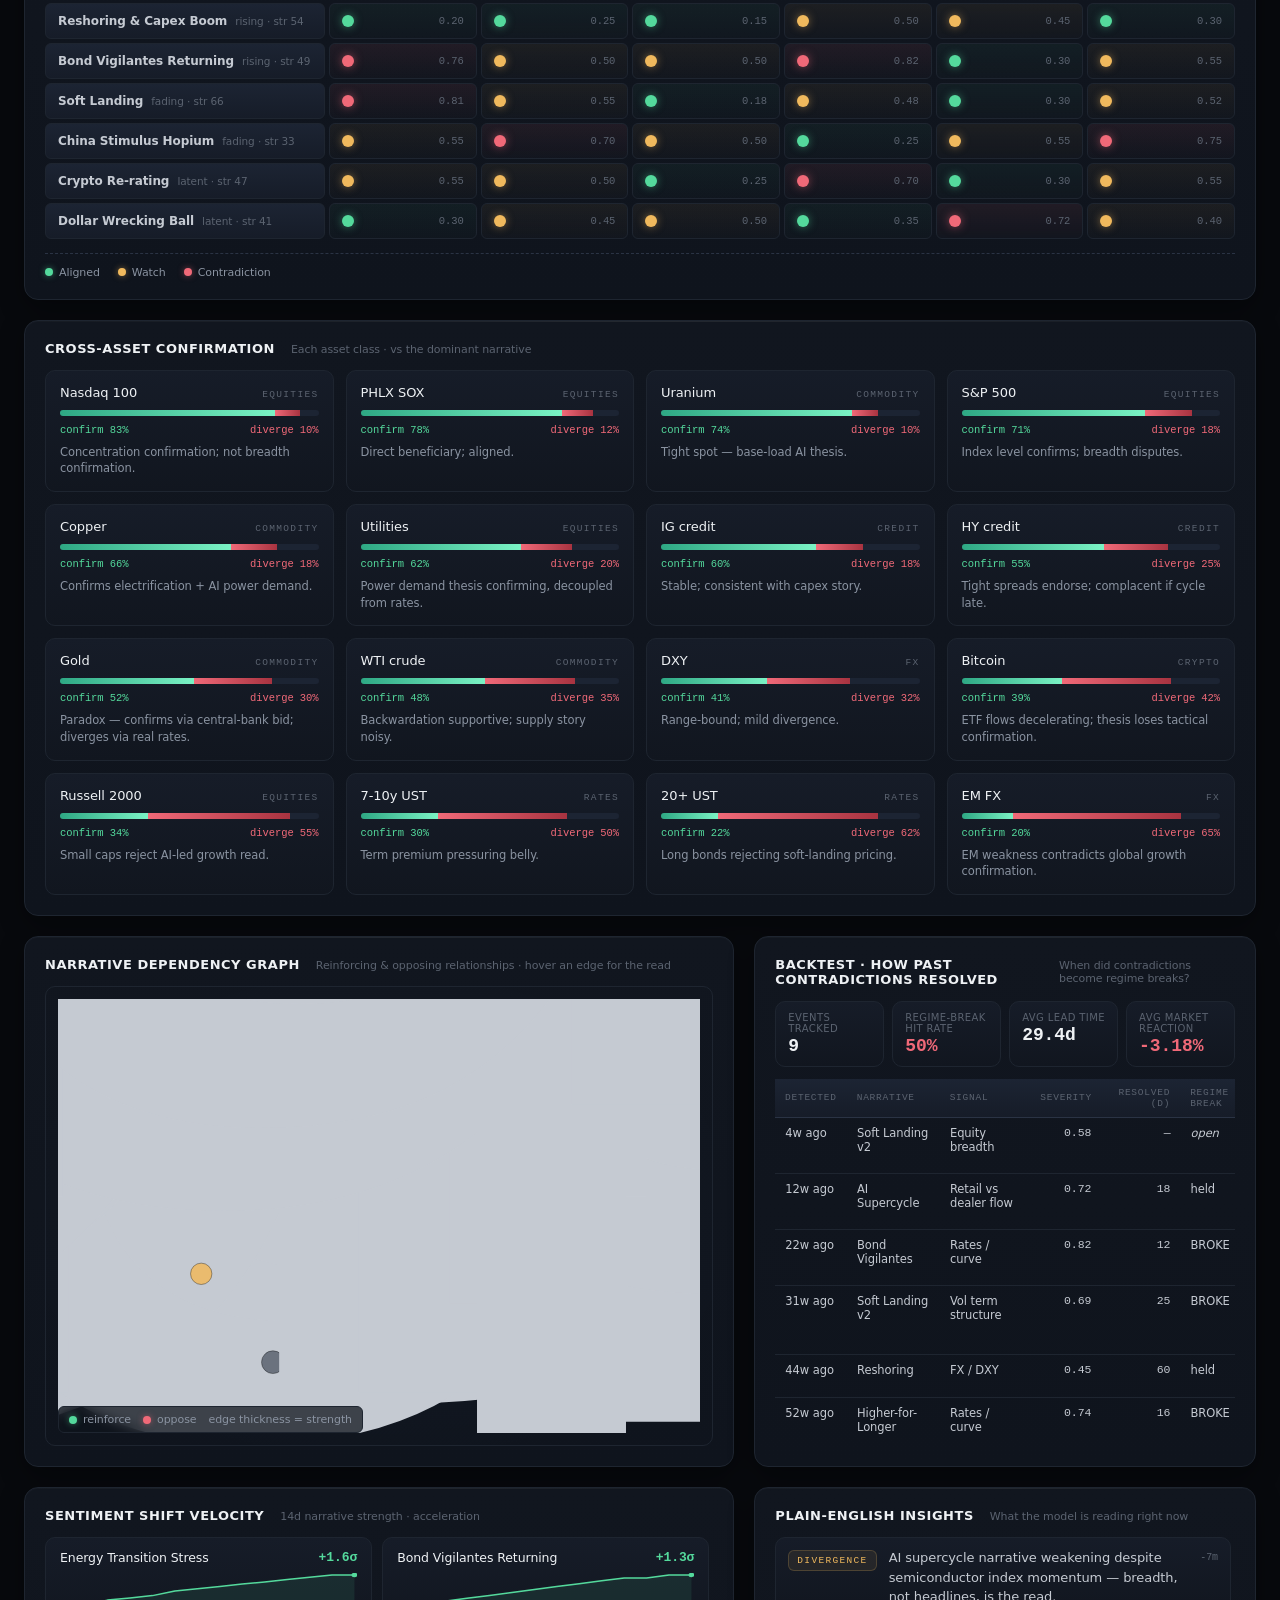
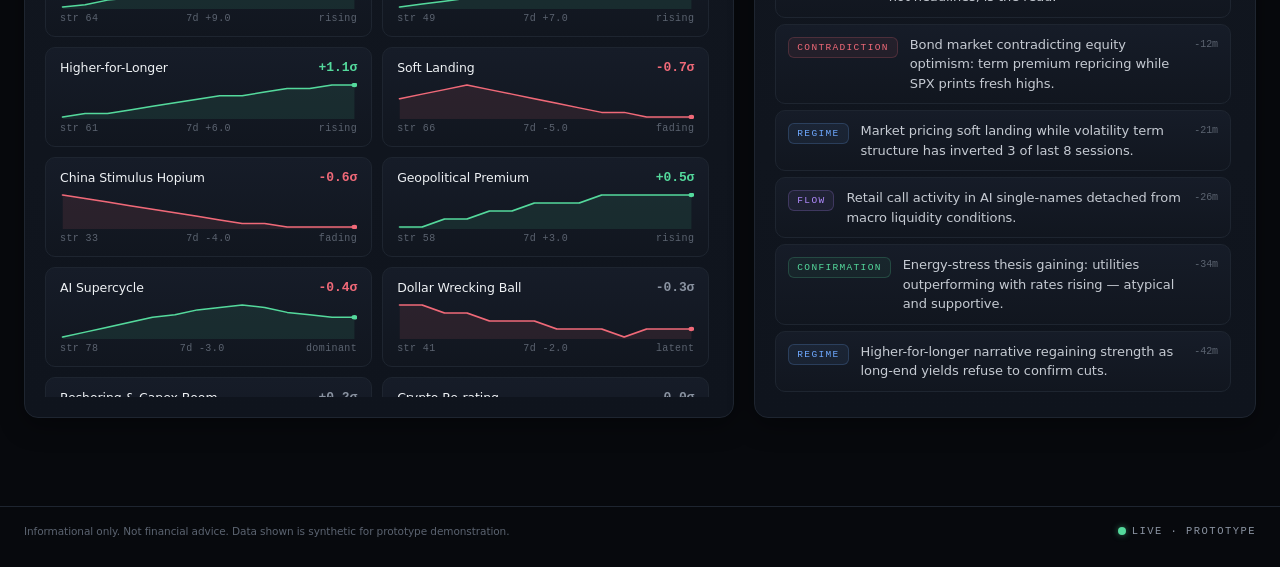
==== commit 68aae095: "Wire scoring service + add timeline, dep graph, backtest views A Python scoring pipeline now drives " ====
--- a/narrative/index.html
+++ b/narrative/index.html
@@ -41,8 +41,11 @@
       </nav>
 
       <div class="topright">
+        <span class="source-pill" id="source-pill" title="Data source">
+          <i class="dot live"></i>
+          <span id="source-text">static</span>
+        </span>
         <span class="regime-pill" id="regime-pill" title="Composite regime read">
-          <i class="dot live"></i>
           <span id="regime-text">Loading…</span>
         </span>
         <span class="time-clock" id="time-clock">--:--:-- ET</span>
@@ -107,6 +110,17 @@
         <p class="psy-caption" id="psy-caption">—</p>
       </section>
 
+      <!-- REGIME TIMELINE -->
+      <section class="card timeline" id="timeline">
+        <header class="card-header">
+          <h2>Regime Transition Timeline</h2>
+          <span class="muted">Past 18 months · regimes &amp; transitions</span>
+        </header>
+        <div class="tl-axis" id="tl-axis"></div>
+        <div class="tl-rows" id="tl-rows"></div>
+        <p class="tl-caption" id="tl-caption">—</p>
+      </section>
+
       <!-- CONTRADICTION MATRIX -->
       <section class="card contradiction" id="contradiction">
         <header class="card-header">
@@ -136,6 +150,52 @@
         <div class="ca-grid" id="ca-grid"></div>
       </section>
 
+      <!-- DEPENDENCY GRAPH -->
+      <section class="card depgraph" id="depgraph">
+        <header class="card-header">
+          <h2>Narrative Dependency Graph</h2>
+          <span class="muted">Reinforcing &amp; opposing relationships · hover an edge for the read</span>
+        </header>
+        <div class="dg-wrap">
+          <svg id="dg-svg" viewBox="-1.25 -1.25 2.5 2.5" preserveAspectRatio="xMidYMid meet" aria-label="dependency graph"></svg>
+          <div class="dg-legend">
+            <span class="legend-item"><i class="dot ok"></i>reinforce</span>
+            <span class="legend-item"><i class="dot stress"></i>oppose</span>
+            <span class="legend-item muted">edge thickness = strength</span>
+          </div>
+        </div>
+        <div class="dg-detail" id="dg-detail" hidden>
+          <span class="cd-eyebrow" id="dg-eyebrow">—</span>
+          <p class="cd-body" id="dg-body">—</p>
+        </div>
+      </section>
+
+      <!-- BACKTEST -->
+      <section class="card backtest" id="backtest">
+        <header class="card-header">
+          <h2>Backtest · How Past Contradictions Resolved</h2>
+          <span class="muted">When did contradictions become regime breaks?</span>
+        </header>
+        <div class="bt-stats" id="bt-stats"></div>
+        <div class="bt-table-wrap">
+          <table class="bt-table" id="bt-table">
+            <thead>
+              <tr>
+                <th>Detected</th>
+                <th>Narrative</th>
+                <th>Signal</th>
+                <th class="num">Severity</th>
+                <th class="num">Resolved (d)</th>
+                <th>Regime Break</th>
+                <th class="num">Reaction</th>
+                <th>Lesson</th>
+              </tr>
+            </thead>
+            <tbody id="bt-tbody"></tbody>
+          </table>
+        </div>
+      </section>
+
       <!-- SENTIMENT VELOCITY -->
       <section class="card velocity" id="velocity">
         <header class="card-header">
--- a/narrative/styles.css
+++ b/narrative/styles.css
@@ -753,11 +753,213 @@
   display: inline-flex; align-items: center; gap: 6px;
 }
 
+/* ----------- Source pill (live / static) ----------- */
+.source-pill {
+  display: inline-flex; align-items: center; gap: 6px;
+  padding: 5px 10px; border-radius: 999px;
+  background: linear-gradient(180deg, var(--surf-2), var(--surf-1));
+  border: 1px solid var(--line-2);
+  font-family: var(--font-mono);
+  font-size: 10.5px; letter-spacing: .12em; text-transform: uppercase;
+  color: var(--fg-3);
+}
+.source-pill[data-source="live"] {
+  border-color: rgba(122,242,196,.35);
+  color: var(--teal);
+  box-shadow: 0 0 0 1px rgba(122,242,196,.12), 0 0 12px rgba(122,242,196,.15);
+}
+.source-pill[data-source="static"] { color: var(--fg-3); }
+
+/* ----------- Regime timeline ----------- */
+.timeline { grid-column: span 12; }
+.tl-axis {
+  position: relative; height: 18px; margin-bottom: 8px;
+  border-bottom: 1px dashed var(--line-2);
+}
+.tl-axis .tick {
+  position: absolute; top: 0; bottom: 0;
+  font-family: var(--font-mono);
+  font-size: 9.5px; letter-spacing: .06em;
+  color: var(--fg-4);
+  border-left: 1px dashed var(--line-2);
+  padding-left: 4px;
+}
+.tl-rows {
+  display: flex; flex-direction: column; gap: 6px;
+  margin-top: 4px;
+}
+.tl-row {
+  position: relative;
+  height: 38px;
+  border: 1px solid var(--line-1);
+  border-radius: var(--r-1);
+  background: linear-gradient(180deg, rgba(255,255,255,.01), transparent);
+  overflow: hidden;
+}
+.tl-bar {
+  position: absolute; top: 4px; bottom: 4px;
+  border-radius: var(--r-1);
+  display: flex; align-items: center; gap: 8px;
+  padding: 0 12px;
+  font-size: 12px;
+  color: var(--fg-1);
+  white-space: nowrap;
+  overflow: hidden;
+  text-overflow: ellipsis;
+  cursor: help;
+  transition: transform .2s var(--ease), filter .2s var(--ease);
+}
+.tl-bar:hover { transform: translateY(-1px); filter: brightness(1.1); }
+.tl-bar small {
+  font-family: var(--font-mono);
+  font-size: 10px; color: rgba(255,255,255,.7);
+  font-variant-numeric: tabular-nums;
+  margin-left: auto;
+}
+.tl-bar.bullish-risk      { background: linear-gradient(90deg, rgba(84,217,156,.18), rgba(84,217,156,.06)); border: 1px solid rgba(84,217,156,.35); }
+.tl-bar.bearish-duration  { background: linear-gradient(90deg, rgba(240,105,120,.18), rgba(240,105,120,.06)); border: 1px solid rgba(240,105,120,.35); }
+.tl-bar.bullish-equity    { background: linear-gradient(90deg, rgba(110,168,254,.18), rgba(110,168,254,.06)); border: 1px solid rgba(110,168,254,.35); }
+.tl-bar.tail-risk         { background: linear-gradient(90deg, rgba(240,185,93,.18), rgba(240,185,93,.06)); border: 1px solid rgba(240,185,93,.35); }
+.tl-bar.neutral           { background: linear-gradient(90deg, rgba(255,255,255,.06), rgba(255,255,255,.02)); border: 1px solid var(--line-3); }
+.tl-bar.current { box-shadow: 0 0 0 1px rgba(122,242,196,.4), 0 0 16px rgba(122,242,196,.15); }
+.tl-caption {
+  margin-top: 12px; font-size: 12px; color: var(--fg-3);
+  padding: 8px 10px;
+  border: 1px dashed var(--line-2); border-radius: var(--r-1);
+  background: rgba(255,255,255,.02);
+}
+
+/* ----------- Dependency graph ----------- */
+.depgraph { grid-column: span 7; }
+.backtest { grid-column: span 5; }
+
+.dg-wrap {
+  position: relative;
+  background: radial-gradient(80% 80% at 50% 50%, rgba(110,168,254,.04), transparent 70%);
+  border: 1px solid var(--line-1);
+  border-radius: var(--r-2);
+  padding: 12px;
+  height: 460px;
+  display: flex; align-items: center; justify-content: center;
+}
+#dg-svg { width: 100%; height: 100%; }
+.dg-legend {
+  position: absolute; bottom: 12px; left: 12px;
+  display: flex; gap: 12px;
+  font-size: 11px; color: var(--fg-3);
+  background: rgba(15,20,29,.75); padding: 6px 10px;
+  border: 1px solid var(--line-1); border-radius: var(--r-1);
+  backdrop-filter: blur(6px);
+  -webkit-backdrop-filter: blur(6px);
+}
+.dg-edge {
+  fill: none;
+  transition: stroke-opacity .2s var(--ease), stroke-width .2s var(--ease);
+}
+.dg-edge.reinforce { stroke: var(--ok); }
+.dg-edge.oppose    { stroke: var(--coral); stroke-dasharray: 3 3; }
+.dg-edge:hover { stroke-opacity: 1 !important; stroke-width: 2.4; }
+
+.dg-node-circle {
+  cursor: pointer;
+  transition: r .2s var(--ease), filter .2s var(--ease);
+}
+.dg-node-circle:hover { filter: drop-shadow(0 0 8px rgba(122,242,196,.6)); }
+.dg-node-circle.dominant { fill: var(--teal); }
+.dg-node-circle.rising   { fill: var(--blue); }
+.dg-node-circle.fading   { fill: var(--amber); }
+.dg-node-circle.latent   { fill: var(--fg-4); }
+.dg-node-circle.counter  { fill: var(--coral); }
+
+.dg-node-label {
+  font-family: var(--font-sans);
+  font-size: 9.5px;
+  fill: var(--fg-2);
+  text-anchor: middle;
+  pointer-events: none;
+  user-select: none;
+}
+.dg-detail {
+  margin-top: 12px;
+  padding: 12px 14px;
+  border-radius: var(--r-2);
+  border: 1px solid rgba(122,242,196,.25);
+  background: linear-gradient(180deg, rgba(122,242,196,.04), transparent);
+}
+
+/* ----------- Backtest table ----------- */
+.bt-stats {
+  display: grid;
+  grid-template-columns: repeat(4, 1fr);
+  gap: 8px;
+  margin-bottom: 12px;
+}
+.bt-stat {
+  padding: 10px 12px;
+  border: 1px solid var(--line-1); border-radius: var(--r-2);
+  background: linear-gradient(180deg, var(--surf-2), var(--surf-1));
+}
+.bt-stat-label {
+  font-size: 10px; letter-spacing: .04em; color: var(--fg-4);
+  text-transform: uppercase;
+}
+.bt-stat-value {
+  font-family: var(--font-mono);
+  font-size: 18px; font-weight: 600; color: var(--fg-1);
+  margin-top: 2px;
+  font-variant-numeric: tabular-nums;
+}
+.bt-stat-value.up   { color: var(--ok); }
+.bt-stat-value.down { color: var(--coral); }
+
+.bt-table-wrap { overflow-x: auto; max-height: 360px; overflow-y: auto; padding-right: 4px; }
+.bt-table-wrap::-webkit-scrollbar { width: 6px; height: 6px; }
+.bt-table-wrap::-webkit-scrollbar-thumb { background: var(--line-2); border-radius: 999px; }
+
+.bt-table {
+  width: 100%;
+  border-collapse: separate;
+  border-spacing: 0;
+  font-size: 11.5px;
+  min-width: 720px;
+}
+.bt-table thead th {
+  position: sticky; top: 0;
+  background: linear-gradient(180deg, var(--surf-3), var(--surf-2));
+  font-family: var(--font-mono);
+  font-size: 9.5px; letter-spacing: .08em; text-transform: uppercase;
+  color: var(--fg-4); font-weight: 500;
+  text-align: left;
+  padding: 8px 10px;
+  border-bottom: 1px solid var(--line-2);
+}
+.bt-table thead th.num { text-align: right; }
+.bt-table tbody td {
+  padding: 8px 10px;
+  border-bottom: 1px solid var(--line-1);
+  color: var(--fg-2);
+  vertical-align: top;
+}
+.bt-table tbody td.num {
+  font-family: var(--font-mono);
+  font-variant-numeric: tabular-nums;
+  text-align: right;
+}
+.bt-table tbody tr:hover td { background: rgba(255,255,255,.02); }
+.bt-break { color: var(--coral); }
+.bt-no-break { color: var(--ok); }
+.bt-open { color: var(--amber); font-style: italic; }
+.bt-react.up   { color: var(--ok); }
+.bt-react.down { color: var(--coral); }
+.bt-lesson { color: var(--fg-3); font-size: 11px; max-width: 360px; }
+
 /* ----------- Responsive ----------- */
 @media (max-width: 1180px) {
-  .tracker, .psychology, .velocity, .insights { grid-column: span 12; }
+  .tracker, .psychology, .velocity, .insights, .depgraph, .backtest { grid-column: span 12; }
   .ca-grid { grid-template-columns: repeat(2, 1fr); }
   .vel-grid { grid-template-columns: 1fr; }
+  .bt-stats { grid-template-columns: repeat(2, 1fr); }
+  .dg-wrap { height: 380px; }
 }
 @media (max-width: 720px) {
   .topnav { display: none; }
@@ -767,6 +969,9 @@
   .ca-grid { grid-template-columns: 1fr; }
   .grid { padding: 0 14px 60px; }
   .topbar { padding: 0 14px; }
+  .source-pill { display: none; }
+  .dg-wrap { height: 300px; }
+  .bt-stats { grid-template-columns: 1fr 1fr; }
 }
 
 @media (prefers-reduced-motion: reduce) {
